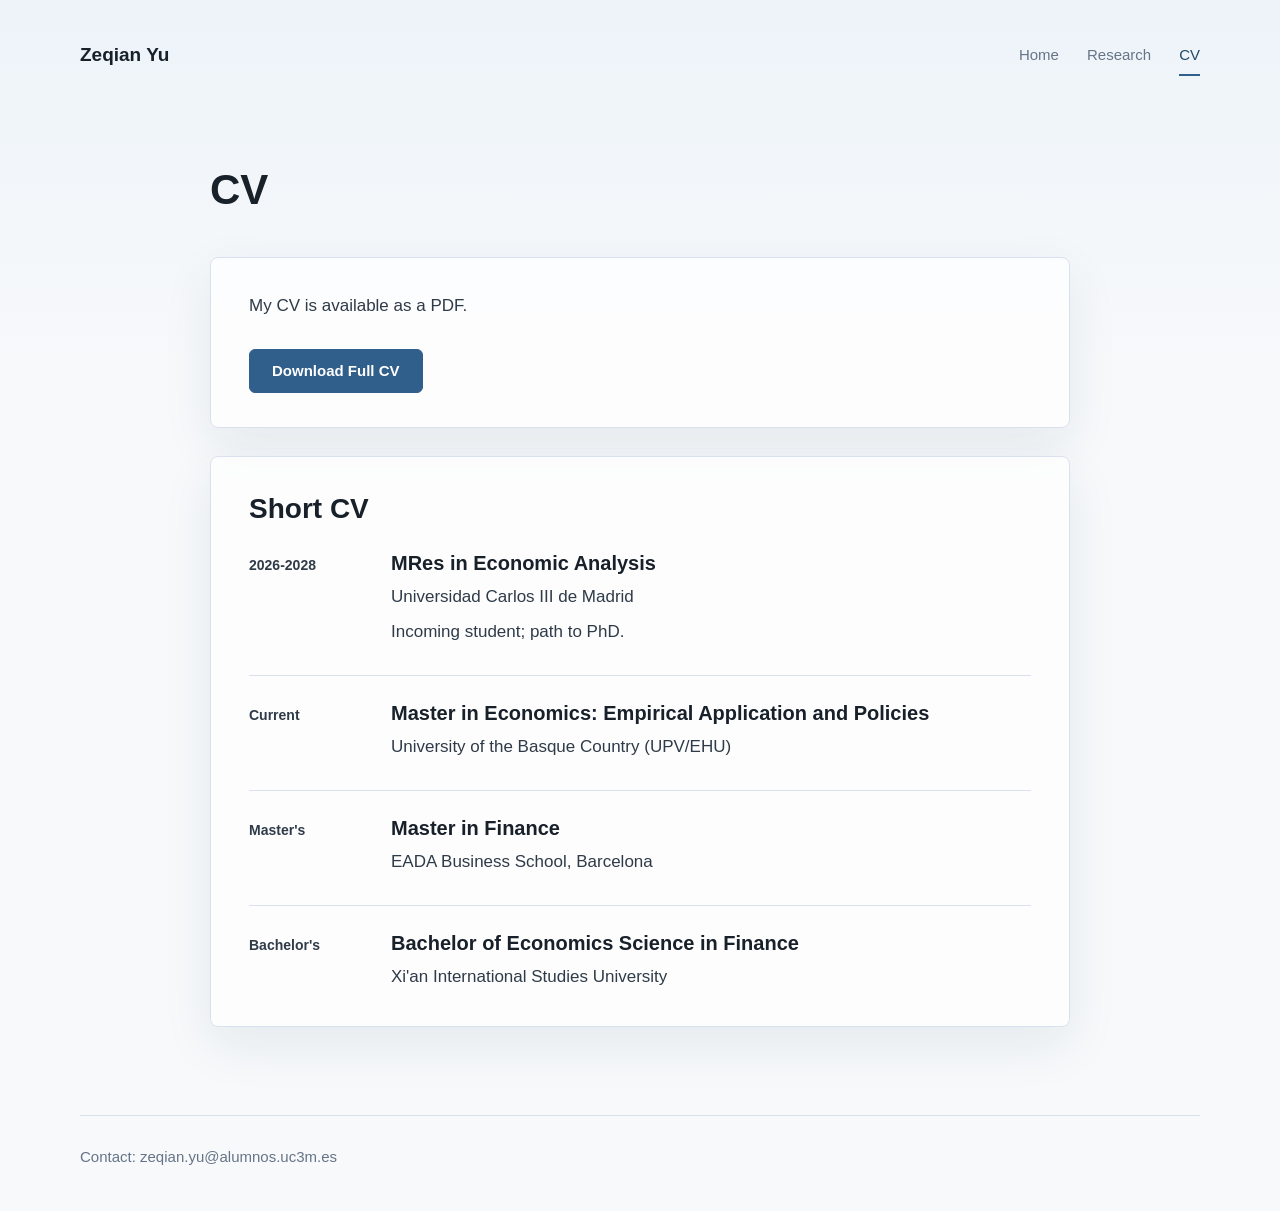
==== cv.html @ 0fa8697f "Reverse short CV education order" ====
<!doctype html>
<html lang="en">
  <head>
    <meta charset="utf-8">
    <meta name="viewport" content="width=device-width, initial-scale=1">
    <title>CV | Zeqian Yu</title>
    <meta name="description" content="CV of Zeqian Yu.">
    <link rel="icon" href="assets/favicon.svg" type="image/svg+xml">
    <link rel="stylesheet" href="styles.css">
  </head>
  <body>
    <header class="site-header">
      <a class="site-title" href="index.html">Zeqian Yu</a>
      <nav class="site-nav" aria-label="Main navigation">
        <a href="index.html">Home</a>
        <a href="research.html">Research</a>
        <a class="active" href="cv.html">CV</a>
      </nav>
    </header>

    <main class="page-layout">
      <header class="page-heading">
        <h1>CV</h1>
      </header>

      <section class="cv-panel cv-download" aria-label="CV download">
        <p>My CV is available as a PDF.</p>
        <a class="button-link" href="files/CV_Zeqian_Yu.pdf" download>Download Full CV</a>
      </section>

      <section class="cv-section" aria-labelledby="education-heading">
        <h2 id="education-heading">Short CV</h2>

        <div class="cv-list">
          <article class="cv-item">
            <p class="cv-date">2026-2028</p>
            <div>
              <h3>MRes in Economic Analysis</h3>
              <p>Universidad Carlos III de Madrid</p>
              <p class="cv-note">Incoming student; path to PhD.</p>
            </div>
          </article>

          <article class="cv-item">
            <p class="cv-date">Current</p>
            <div>
              <h3>Master in Economics: Empirical Application and Policies</h3>
              <p>University of the Basque Country (UPV/EHU)</p>
            </div>
          </article>

          <article class="cv-item">
            <p class="cv-date">Master's</p>
            <div>
              <h3>Master in Finance</h3>
              <p>EADA Business School, Barcelona</p>
            </div>
          </article>

          <article class="cv-item">
            <p class="cv-date">Bachelor's</p>
            <div>
              <h3>Bachelor of Economics Science in Finance</h3>
              <p>Xi'an International Studies University</p>
            </div>
          </article>
        </div>
      </section>

    </main>

    <footer class="site-footer">
      <span>Contact: </span><a href="mailto:zeqian.yu@alumnos.uc3m.es">zeqian.yu@alumnos.uc3m.es</a>
    </footer>
  </body>
</html>
---- styles.css ----
:root {
  --background: #f7f9fb;
  --surface: #ffffff;
  --text: #18202a;
  --muted: #667487;
  --soft: #d9e2ec;
  --accent: #315f8c;
  --accent-dark: #234966;
  --accent-soft: #e9f1f8;
  --shadow: 0 24px 70px rgba(27, 51, 76, 0.13);
}

* {
  box-sizing: border-box;
}

html {
  min-height: 100%;
}

body {
  min-height: 100%;
  margin: 0;
  background:
    linear-gradient(180deg, rgba(233, 241, 248, 0.72), rgba(247, 249, 251, 0) 360px),
    var(--background);
  color: var(--text);
  font-family: "Inter", "Avenir Next", "Segoe UI", Arial, sans-serif;
  font-size: 17px;
  line-height: 1.7;
}

a {
  color: inherit;
}

.site-header {
  width: min(1120px, calc(100% - 96px));
  margin: 0 auto;
  padding: 38px 0 20px;
  display: flex;
  align-items: center;
  justify-content: space-between;
  gap: 32px;
}

.site-title {
  color: var(--text);
  font-size: 19px;
  font-weight: 700;
  letter-spacing: 0;
  text-decoration: none;
}

.site-nav {
  display: flex;
  align-items: center;
  gap: 28px;
  color: var(--muted);
  font-size: 15px;
}

.site-nav a {
  position: relative;
  padding: 4px 0;
  text-decoration: none;
}

.site-nav a::after {
  position: absolute;
  right: 0;
  bottom: -4px;
  left: 0;
  height: 2px;
  background: var(--accent);
  content: "";
  opacity: 0;
  transform: scaleX(0.7);
  transition: opacity 160ms ease, transform 160ms ease;
}

.site-nav a:hover,
.site-nav a.active {
  color: var(--accent-dark);
}

.site-nav a:hover::after,
.site-nav a.active::after {
  opacity: 1;
  transform: scaleX(1);
}

.home-layout {
  width: min(1120px, calc(100% - 96px));
  margin: 72px auto 0;
  display: grid;
  grid-template-columns: 360px minmax(0, 1fr);
  align-items: center;
  gap: 92px;
}

.identity-block {
  text-align: center;
}

.portrait {
  width: 318px;
  height: 318px;
  margin: 0 auto 30px;
  overflow: hidden;
  border: 8px solid var(--surface);
  border-radius: 50%;
  background: var(--soft);
  box-shadow: var(--shadow);
}

.portrait img {
  width: 100%;
  height: 100%;
  display: block;
  object-fit: cover;
  object-position: 10% 42%;
}

.identity-block h1 {
  margin: 0;
  color: var(--text);
  font-size: 34px;
  font-weight: 720;
  letter-spacing: 0;
  line-height: 1.2;
}

.chinese-name {
  margin: 8px 0 0;
  color: var(--muted);
  font-size: 20px;
  font-weight: 400;
  letter-spacing: 0;
}

.intro-block {
  max-width: 700px;
}

.eyebrow {
  margin: 0 0 12px;
  color: var(--accent);
  font-size: 13px;
  font-weight: 740;
  letter-spacing: 0;
  text-transform: uppercase;
}

.intro-block h2 {
  margin: 0;
  color: var(--text);
  font-size: 42px;
  font-weight: 730;
  line-height: 1.22;
  letter-spacing: 0;
}

.page-heading h1 {
  margin: 0;
  color: var(--text);
  font-size: 42px;
  font-weight: 730;
  line-height: 1.22;
  letter-spacing: 0;
}


.intro-block p {
  max-width: 680px;
  margin: 22px 0 0;
  color: #2f3b48;
}


.button-link {
  display: inline-flex;
  align-items: center;
  justify-content: center;
  min-height: 44px;
  text-decoration: none;
}

.button-link {
  padding: 0 22px;
  border: 1px solid var(--accent);
  border-radius: 6px;
  background: var(--accent);
  color: #ffffff;
  font-size: 15px;
  font-weight: 680;
  transition: background 160ms ease, border-color 160ms ease, transform 160ms ease;
}

.button-link:hover {
  border-color: var(--accent-dark);
  background: var(--accent-dark);
  transform: translateY(-1px);
}


.page-layout {
  width: min(860px, calc(100% - 96px));
  margin: 72px auto 0;
}

.page-heading {
  margin-bottom: 42px;
}

.research-entry,
.cv-panel,
.cv-section {
  padding: 34px 38px;
  border: 1px solid var(--soft);
  border-radius: 8px;
  background: rgba(255, 255, 255, 0.76);
  box-shadow: 0 18px 52px rgba(27, 51, 76, 0.08);
}

.cv-panel + .cv-section,
.cv-section + .cv-section {
  margin-top: 28px;
}

.entry-label {
  margin: 0 0 12px;
  color: var(--accent);
  font-size: 13px;
  font-weight: 740;
  letter-spacing: 0;
  text-transform: uppercase;
}

.research-entry h2,
.cv-panel h2,
.cv-section h2 {
  margin: 0;
  color: var(--text);
  font-size: 28px;
  font-weight: 720;
  line-height: 1.28;
  letter-spacing: 0;
}

.entry-meta {
  margin: 12px 0 0;
  color: var(--muted);
  font-size: 16px;
}

.research-entry p,
.cv-panel p,
.cv-section p {
  margin: 20px 0 0;
  color: #2f3b48;
}

.cv-panel .button-link {
  margin-top: 28px;
}

.cv-download p {
  margin-top: 0;
}

.cv-list {
  display: grid;
  gap: 28px;
  margin-top: 24px;
}

.cv-item {
  display: grid;
  grid-template-columns: 118px minmax(0, 1fr);
  gap: 24px;
  padding-top: 24px;
  border-top: 1px solid var(--soft);
}

.cv-item:first-child {
  padding-top: 0;
  border-top: 0;
}

.cv-date {
  margin: 3px 0 0;
  color: var(--accent);
  font-size: 14px;
  font-weight: 740;
  line-height: 1.35;
}

.cv-item h3 {
  margin: 0;
  color: var(--text);
  font-size: 20px;
  font-weight: 720;
  line-height: 1.35;
}

.cv-item p {
  margin: 6px 0 0;
}

.cv-note {
  color: var(--muted);
}

.site-footer {
  width: min(1120px, calc(100% - 96px));
  margin: 88px auto 0;
  padding: 28px 0 42px;
  border-top: 1px solid var(--soft);
  color: var(--muted);
  font-size: 15px;
}

.site-footer a {
  text-decoration: none;
}

.site-footer a:hover {
  color: var(--accent-dark);
}

@media (max-width: 820px) {
  .site-header,
  .home-layout,
  .page-layout,
  .site-footer {
    width: min(100% - 40px, 680px);
  }

  .site-header {
    align-items: flex-start;
    flex-direction: column;
    gap: 16px;
  }

  .home-layout {
    margin-top: 44px;
    grid-template-columns: 1fr;
    gap: 44px;
  }

  .portrait {
    width: 260px;
    height: 260px;
  }

  .intro-block h2 {
    font-size: 36px;
  }

  .page-heading h1 {
    font-size: 30px;
  }


  .page-layout {
    margin-top: 44px;
  }

  .research-entry,
  .cv-panel,
  .cv-section {
    padding: 28px 24px;
  }

  .cv-item {
    grid-template-columns: 1fr;
    gap: 6px;
  }
}
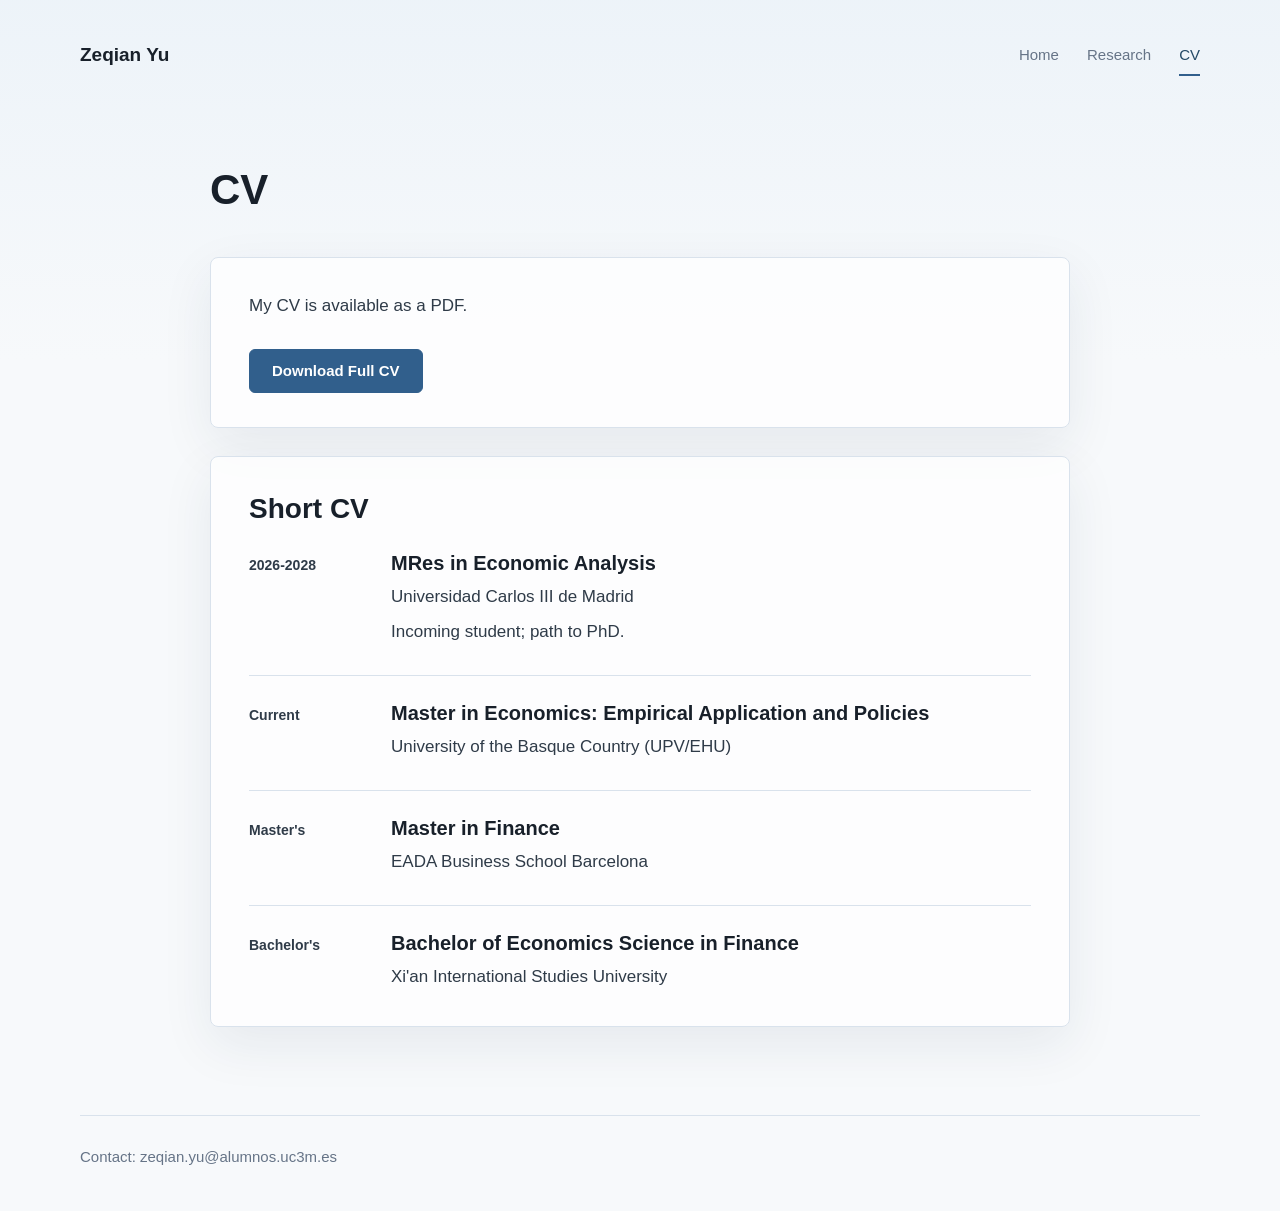
==== commit 49d90331: "Fix EADA school name" ====
--- a/cv.html
+++ b/cv.html
@@ -53,7 +53,7 @@
             <p class="cv-date">Master's</p>
             <div>
               <h3>Master in Finance</h3>
-              <p>EADA Business School, Barcelona</p>
+              <p>EADA Business School Barcelona</p>
             </div>
           </article>
 
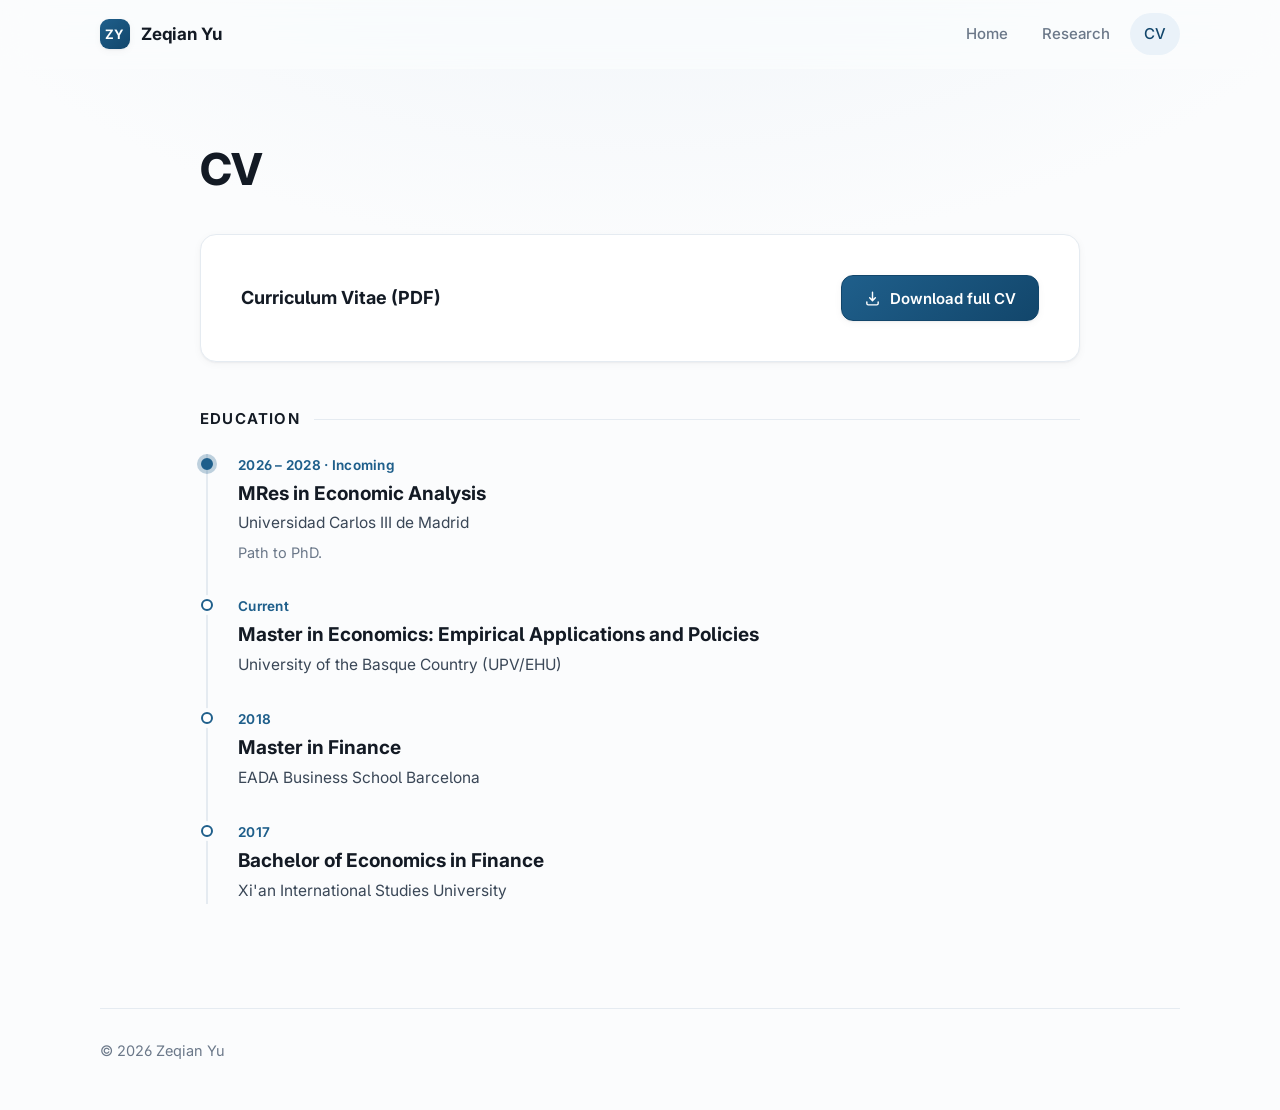
==== commit dc69fa4d: "Publish personal website" ====
--- a/cv.html
+++ b/cv.html
@@ -4,73 +4,88 @@
     <meta charset="utf-8">
     <meta name="viewport" content="width=device-width, initial-scale=1">
     <title>CV | Zeqian Yu</title>
-    <meta name="description" content="CV of Zeqian Yu.">
+    <meta name="description" content="Curriculum vitae of Zeqian Yu.">
     <link rel="icon" href="assets/favicon.svg" type="image/svg+xml">
+    <link rel="preconnect" href="https://fonts.googleapis.com">
+    <link rel="preconnect" href="https://fonts.gstatic.com" crossorigin>
+    <link href="https://fonts.googleapis.com/css2?family=Inter:wght@400;500;600;700;750;800&display=swap" rel="stylesheet">
     <link rel="stylesheet" href="styles.css">
   </head>
   <body>
-    <header class="site-header">
-      <a class="site-title" href="index.html">Zeqian Yu</a>
-      <nav class="site-nav" aria-label="Main navigation">
-        <a href="index.html">Home</a>
-        <a href="research.html">Research</a>
-        <a class="active" href="cv.html">CV</a>
-      </nav>
+    <header class="site-header" id="siteHeader">
+      <div class="header-inner">
+        <a class="site-title" href="index.html">
+          <span class="brand-mark">ZY</span>
+          <span class="long">Zeqian Yu</span>
+        </a>
+        <nav class="site-nav" aria-label="Main navigation">
+          <a href="index.html">Home</a>
+          <a href="research.html">Research</a>
+          <a class="active" href="cv.html">CV</a>
+        </nav>
+      </div>
     </header>
 
-    <main class="page-layout">
-      <header class="page-heading">
+    <main class="page">
+      <header class="page-head reveal d1">
         <h1>CV</h1>
       </header>
 
-      <section class="cv-panel cv-download" aria-label="CV download">
-        <p>My CV is available as a PDF.</p>
-        <a class="button-link" href="files/CV_Zeqian_Yu.pdf" download>Download Full CV</a>
+      <section class="card cv-banner reveal d2" aria-label="CV download">
+        <div class="txt">
+          <strong>Curriculum Vitae (PDF)</strong>
+        </div>
+        <a class="btn btn-primary" href="files/Zeqian_Yu_CV.pdf" download>
+          <svg viewBox="0 0 24 24" fill="none" stroke="currentColor" stroke-width="2" stroke-linecap="round" stroke-linejoin="round"><path d="M12 3v12m0 0 4-4m-4 4-4-4M4 17v2a2 2 0 0 0 2 2h12a2 2 0 0 0 2-2v-2"/></svg>
+          Download full CV
+        </a>
       </section>
 
-      <section class="cv-section" aria-labelledby="education-heading">
-        <h2 id="education-heading">Short CV</h2>
+      <div class="reveal d3">
+        <h2 class="section-title">Education</h2>
 
-        <div class="cv-list">
-          <article class="cv-item">
-            <p class="cv-date">2026-2028</p>
-            <div>
-              <h3>MRes in Economic Analysis</h3>
-              <p>Universidad Carlos III de Madrid</p>
-              <p class="cv-note">Incoming student; path to PhD.</p>
-            </div>
-          </article>
+        <div class="timeline">
+          <div class="tl-item now">
+            <p class="tl-date">2026 &ndash; 2028 · Incoming</p>
+            <h3>MRes in Economic Analysis</h3>
+            <p class="place">Universidad Carlos III de Madrid</p>
+            <p class="note">Path to PhD.</p>
+          </div>
 
-          <article class="cv-item">
-            <p class="cv-date">Current</p>
-            <div>
-              <h3>Master in Economics: Empirical Application and Policies</h3>
-              <p>University of the Basque Country (UPV/EHU)</p>
-            </div>
-          </article>
+          <div class="tl-item">
+            <p class="tl-date">Current</p>
+            <h3>Master in Economics: Empirical Applications and Policies</h3>
+            <p class="place">University of the Basque Country (UPV/EHU)</p>
+          </div>
 
-          <article class="cv-item">
-            <p class="cv-date">Master's</p>
-            <div>
-              <h3>Master in Finance</h3>
-              <p>EADA Business School Barcelona</p>
-            </div>
-          </article>
+          <div class="tl-item">
+            <p class="tl-date">2018</p>
+            <h3>Master in Finance</h3>
+            <p class="place">EADA Business School Barcelona</p>
+          </div>
 
-          <article class="cv-item">
-            <p class="cv-date">Bachelor's</p>
-            <div>
-              <h3>Bachelor of Economics Science in Finance</h3>
-              <p>Xi'an International Studies University</p>
-            </div>
-          </article>
+          <div class="tl-item">
+            <p class="tl-date">2017</p>
+            <h3>Bachelor of Economics in Finance</h3>
+            <p class="place">Xi&apos;an International Studies University</p>
+          </div>
         </div>
-      </section>
-
+      </div>
     </main>
 
     <footer class="site-footer">
-      <span>Contact: </span><a href="mailto:zeqian.yu@alumnos.uc3m.es">zeqian.yu@alumnos.uc3m.es</a>
+      <span>&copy; 2026 Zeqian Yu</span>
     </footer>
+
+    <script>
+      (function () {
+        var header = document.getElementById('siteHeader');
+        var onScroll = function () {
+          header.classList.toggle('scrolled', window.scrollY > 8);
+        };
+        onScroll();
+        window.addEventListener('scroll', onScroll, { passive: true });
+      })();
+    </script>
   </body>
 </html>
--- a/styles.css
+++ b/styles.css
@@ -1,380 +1,764 @@
+/* =========================================================
+   Zeqian Yu — personal academic website
+   Modern-minimal design system
+   ========================================================= */
+
 :root {
-  --background: #f7f9fb;
+  /* Palette */
+  --bg: #fbfcfd;
+  --bg-tint: #eef3f8;
   --surface: #ffffff;
-  --text: #18202a;
-  --muted: #667487;
-  --soft: #d9e2ec;
-  --accent: #315f8c;
-  --accent-dark: #234966;
-  --accent-soft: #e9f1f8;
-  --shadow: 0 24px 70px rgba(27, 51, 76, 0.13);
-}
-
-* {
+  --ink: #131a24;
+  --body: #3a4757;
+  --muted: #6b7889;
+  --line: #e5ebf1;
+  --line-strong: #d3dde7;
+
+  --accent: #1f5f8b;
+  --accent-strong: #12466b;
+  --accent-soft: #eaf2f9;
+  --accent-ring: rgba(31, 95, 139, 0.28);
+
+  /* Effects */
+  --shadow-sm: 0 1px 2px rgba(19, 26, 36, 0.05), 0 2px 8px rgba(19, 26, 36, 0.04);
+  --shadow-md: 0 4px 16px rgba(19, 26, 36, 0.07), 0 12px 40px rgba(19, 26, 36, 0.06);
+  --shadow-lg: 0 18px 50px rgba(21, 48, 74, 0.14);
+
+  --radius-sm: 10px;
+  --radius: 16px;
+  --radius-lg: 22px;
+
+  --maxw: 1080px;
+  --ease: cubic-bezier(0.22, 0.61, 0.36, 1);
+}
+
+/* ---------- Reset & base ---------- */
+*,
+*::before,
+*::after {
   box-sizing: border-box;
 }
 
 html {
-  min-height: 100%;
+  scroll-behavior: smooth;
+  -webkit-text-size-adjust: 100%;
 }
 
 body {
-  min-height: 100%;
   margin: 0;
+  min-height: 100vh;
   background:
-    linear-gradient(180deg, rgba(233, 241, 248, 0.72), rgba(247, 249, 251, 0) 360px),
-    var(--background);
-  color: var(--text);
-  font-family: "Inter", "Avenir Next", "Segoe UI", Arial, sans-serif;
+    radial-gradient(1100px 620px at 50% -180px, var(--bg-tint), transparent 70%),
+    var(--bg);
+  color: var(--body);
+  font-family: "Inter", "Inter var", -apple-system, BlinkMacSystemFont, "Segoe UI",
+    Roboto, Helvetica, Arial, sans-serif;
   font-size: 17px;
   line-height: 1.7;
+  font-feature-settings: "cv05" 1, "ss01" 1;
+  -webkit-font-smoothing: antialiased;
+  text-rendering: optimizeLegibility;
 }
 
 a {
-  color: inherit;
-}
-
+  color: var(--accent);
+  text-decoration: none;
+  transition: color 160ms var(--ease);
+}
+
+a:hover {
+  color: var(--accent-strong);
+}
+
+img {
+  max-width: 100%;
+  display: block;
+}
+
+::selection {
+  background: var(--accent-ring);
+  color: var(--ink);
+}
+
+/* ---------- Layout helpers ---------- */
+.wrap {
+  width: min(var(--maxw), calc(100% - 48px));
+  margin-inline: auto;
+}
+
+/* ---------- Header / nav ---------- */
 .site-header {
-  width: min(1120px, calc(100% - 96px));
-  margin: 0 auto;
-  padding: 38px 0 20px;
+  position: sticky;
+  top: 0;
+  z-index: 50;
+  background: rgba(251, 252, 253, 0.72);
+  backdrop-filter: saturate(180%) blur(14px);
+  -webkit-backdrop-filter: saturate(180%) blur(14px);
+  border-bottom: 1px solid transparent;
+  transition: border-color 200ms var(--ease), background 200ms var(--ease);
+}
+
+.site-header.scrolled {
+  border-bottom-color: var(--line);
+}
+
+.header-inner {
+  width: min(var(--maxw), calc(100% - 48px));
+  margin-inline: auto;
+  height: 68px;
   display: flex;
   align-items: center;
   justify-content: space-between;
-  gap: 32px;
+  gap: 28px;
 }
 
 .site-title {
-  color: var(--text);
-  font-size: 19px;
+  display: inline-flex;
+  align-items: center;
+  gap: 11px;
+  color: var(--ink);
   font-weight: 700;
-  letter-spacing: 0;
-  text-decoration: none;
+  font-size: 17px;
+  letter-spacing: -0.01em;
+}
+
+.site-title:hover {
+  color: var(--ink);
+}
+
+.brand-mark {
+  display: grid;
+  place-items: center;
+  width: 30px;
+  height: 30px;
+  border-radius: 9px;
+  background: linear-gradient(140deg, var(--accent), var(--accent-strong));
+  color: #fff;
+  font-size: 13px;
+  font-weight: 700;
+  letter-spacing: 0.02em;
+  box-shadow: var(--shadow-sm);
 }
 
 .site-nav {
   display: flex;
   align-items: center;
-  gap: 28px;
-  color: var(--muted);
-  font-size: 15px;
+  gap: 6px;
 }
 
 .site-nav a {
   position: relative;
-  padding: 4px 0;
-  text-decoration: none;
-}
-
-.site-nav a::after {
+  padding: 8px 14px;
+  border-radius: 999px;
+  color: var(--muted);
+  font-size: 15px;
+  font-weight: 500;
+  transition: color 160ms var(--ease), background 160ms var(--ease);
+}
+
+.site-nav a:hover {
+  color: var(--ink);
+  background: rgba(31, 95, 139, 0.07);
+}
+
+.site-nav a.active {
+  color: var(--accent-strong);
+  background: var(--accent-soft);
+}
+
+/* ---------- Reveal on load ---------- */
+.reveal {
+  opacity: 0;
+  transform: translateY(14px);
+  animation: rise 720ms var(--ease) forwards;
+}
+
+.reveal.d1 { animation-delay: 60ms; }
+.reveal.d2 { animation-delay: 140ms; }
+.reveal.d3 { animation-delay: 220ms; }
+.reveal.d4 { animation-delay: 300ms; }
+
+@keyframes rise {
+  to {
+    opacity: 1;
+    transform: none;
+  }
+}
+
+@media (prefers-reduced-motion: reduce) {
+  .reveal {
+    opacity: 1;
+    transform: none;
+    animation: none;
+  }
+  html { scroll-behavior: auto; }
+}
+
+/* ---------- Home / hero ---------- */
+.home {
+  width: min(var(--maxw), calc(100% - 48px));
+  margin: clamp(48px, 8vw, 96px) auto 0;
+  display: grid;
+  grid-template-columns: 340px minmax(0, 1fr);
+  gap: clamp(40px, 6vw, 88px);
+  align-items: center;
+}
+
+.identity {
+  text-align: center;
+}
+
+.portrait {
+  position: relative;
+  width: 296px;
+  height: 296px;
+  margin: 0 auto 26px;
+  border-radius: 50%;
+  padding: 7px;
+  background:
+    conic-gradient(from 210deg, var(--accent-soft), #ffffff 40%, var(--bg-tint) 70%, var(--accent-soft));
+  box-shadow: var(--shadow-lg);
+}
+
+.portrait::after {
+  content: "";
   position: absolute;
-  right: 0;
-  bottom: -4px;
-  left: 0;
-  height: 2px;
-  background: var(--accent);
-  content: "";
-  opacity: 0;
-  transform: scaleX(0.7);
-  transition: opacity 160ms ease, transform 160ms ease;
-}
-
-.site-nav a:hover,
-.site-nav a.active {
-  color: var(--accent-dark);
-}
-
-.site-nav a:hover::after,
-.site-nav a.active::after {
-  opacity: 1;
-  transform: scaleX(1);
-}
-
-.home-layout {
-  width: min(1120px, calc(100% - 96px));
-  margin: 72px auto 0;
-  display: grid;
-  grid-template-columns: 360px minmax(0, 1fr);
-  align-items: center;
-  gap: 92px;
-}
-
-.identity-block {
-  text-align: center;
-}
-
-.portrait {
-  width: 318px;
-  height: 318px;
-  margin: 0 auto 30px;
-  overflow: hidden;
-  border: 8px solid var(--surface);
+  inset: 7px;
   border-radius: 50%;
-  background: var(--soft);
-  box-shadow: var(--shadow);
+  box-shadow: inset 0 0 0 1px rgba(19, 26, 36, 0.06);
+  pointer-events: none;
 }
 
 .portrait img {
   width: 100%;
   height: 100%;
-  display: block;
+  border-radius: 50%;
   object-fit: cover;
   object-position: 10% 42%;
 }
 
-.identity-block h1 {
+.identity h1 {
   margin: 0;
-  color: var(--text);
-  font-size: 34px;
-  font-weight: 720;
-  letter-spacing: 0;
-  line-height: 1.2;
+  color: var(--ink);
+  font-size: 32px;
+  font-weight: 750;
+  letter-spacing: -0.02em;
+  line-height: 1.15;
 }
 
 .chinese-name {
-  margin: 8px 0 0;
-  color: var(--muted);
-  font-size: 20px;
+  margin: 6px 0 0;
+  color: var(--muted);
+  font-size: 19px;
   font-weight: 400;
-  letter-spacing: 0;
-}
-
-.intro-block {
-  max-width: 700px;
+}
+
+.identity .role {
+  margin: 14px 0 0;
+  display: inline-flex;
+  align-items: center;
+  gap: 7px;
+  padding: 5px 13px;
+  border: 1px solid var(--line-strong);
+  border-radius: 999px;
+  background: var(--surface);
+  color: var(--body);
+  font-size: 13.5px;
+  font-weight: 500;
+  box-shadow: var(--shadow-sm);
+}
+
+.role .dot {
+  width: 7px;
+  height: 7px;
+  border-radius: 50%;
+  background: #2fa36b;
+  box-shadow: 0 0 0 3px rgba(47, 163, 107, 0.18);
+}
+
+/* Contact / social */
+.socials {
+  margin: 22px 0 0;
+  display: flex;
+  justify-content: center;
+  gap: 10px;
+}
+
+.social {
+  display: grid;
+  place-items: center;
+  width: 42px;
+  height: 42px;
+  border: 1px solid var(--line-strong);
+  border-radius: 12px;
+  background: var(--surface);
+  color: var(--muted);
+  box-shadow: var(--shadow-sm);
+  transition: transform 160ms var(--ease), color 160ms var(--ease),
+    border-color 160ms var(--ease), box-shadow 160ms var(--ease);
+}
+
+.social:hover {
+  transform: translateY(-2px);
+  color: var(--accent-strong);
+  border-color: var(--accent-ring);
+  box-shadow: var(--shadow-md);
+}
+
+.social svg {
+  width: 19px;
+  height: 19px;
+}
+
+.contact-link {
+  display: inline-flex;
+  align-items: center;
+  gap: 9px;
+  height: 44px;
+  padding: 0 20px;
+  border: 1px solid var(--accent-strong);
+  border-radius: 12px;
+  background: linear-gradient(140deg, var(--accent), var(--accent-strong));
+  color: #fff;
+  font-size: 15px;
+  font-weight: 600;
+  box-shadow: var(--shadow-sm);
+  transition: transform 160ms var(--ease), box-shadow 160ms var(--ease);
+}
+
+.contact-link:hover {
+  color: #fff;
+  transform: translateY(-2px);
+  box-shadow: var(--shadow-md);
+}
+
+.contact-link svg {
+  width: 18px;
+  height: 18px;
+}
+
+/* Intro copy */
+.intro {
+  max-width: 640px;
 }
 
 .eyebrow {
-  margin: 0 0 12px;
+  margin: 0 0 16px;
+  display: inline-block;
   color: var(--accent);
+  font-size: 12.5px;
+  font-weight: 650;
+  letter-spacing: 0.14em;
+  text-transform: uppercase;
+}
+
+.intro h2 {
+  margin: 0;
+  color: var(--ink);
+  font-size: clamp(30px, 4.2vw, 44px);
+  font-weight: 760;
+  line-height: 1.14;
+  letter-spacing: -0.025em;
+}
+
+.intro h2 .hl {
+  background: linear-gradient(120deg, var(--accent), var(--accent-strong));
+  -webkit-background-clip: text;
+  background-clip: text;
+  color: transparent;
+}
+
+.intro .lead {
+  margin: 24px 0 0;
+  color: var(--body);
+  font-size: 17.5px;
+}
+
+.intro p + p {
+  margin-top: 16px;
+}
+
+/* Interest chips */
+.chips {
+  margin: 26px 0 0;
+  display: flex;
+  flex-wrap: wrap;
+  gap: 9px;
+}
+
+.chip {
+  padding: 6px 14px;
+  border: 1px solid var(--line-strong);
+  border-radius: 999px;
+  background: var(--surface);
+  color: var(--body);
+  font-size: 13.5px;
+  font-weight: 500;
+  transition: border-color 160ms var(--ease), color 160ms var(--ease),
+    background 160ms var(--ease);
+}
+
+.chip:hover {
+  border-color: var(--accent-ring);
+  background: var(--accent-soft);
+  color: var(--accent-strong);
+}
+
+.cta-row {
+  margin: 30px 0 0;
+  display: flex;
+  flex-wrap: wrap;
+  gap: 12px;
+}
+
+/* ---------- Buttons ---------- */
+.btn {
+  display: inline-flex;
+  align-items: center;
+  gap: 9px;
+  min-height: 46px;
+  padding: 0 22px;
+  border-radius: 12px;
+  font-size: 15px;
+  font-weight: 600;
+  cursor: pointer;
+  transition: transform 160ms var(--ease), background 160ms var(--ease),
+    border-color 160ms var(--ease), box-shadow 160ms var(--ease), color 160ms var(--ease);
+}
+
+.btn svg {
+  width: 17px;
+  height: 17px;
+}
+
+.btn-primary {
+  border: 1px solid var(--accent-strong);
+  background: linear-gradient(140deg, var(--accent), var(--accent-strong));
+  color: #fff;
+  box-shadow: var(--shadow-sm);
+}
+
+.btn-primary:hover {
+  color: #fff;
+  transform: translateY(-2px);
+  box-shadow: var(--shadow-md);
+}
+
+.btn-ghost {
+  border: 1px solid var(--line-strong);
+  background: var(--surface);
+  color: var(--ink);
+  box-shadow: var(--shadow-sm);
+}
+
+.btn-ghost:hover {
+  transform: translateY(-2px);
+  border-color: var(--accent-ring);
+  color: var(--accent-strong);
+  box-shadow: var(--shadow-md);
+}
+
+/* ---------- Interior pages ---------- */
+.page {
+  width: min(880px, calc(100% - 48px));
+  margin: clamp(40px, 6vw, 76px) auto 0;
+}
+
+.page-head {
+  margin-bottom: 40px;
+}
+
+.page-head .eyebrow {
+  margin-bottom: 12px;
+}
+
+.page-head h1 {
+  margin: 0;
+  color: var(--ink);
+  font-size: clamp(30px, 4.4vw, 44px);
+  font-weight: 760;
+  line-height: 1.12;
+  letter-spacing: -0.025em;
+}
+
+.page-head p.sub {
+  margin: 16px 0 0;
+  max-width: 640px;
+  color: var(--muted);
+  font-size: 17px;
+}
+
+/* Cards */
+.card {
+  position: relative;
+  padding: clamp(26px, 4vw, 40px);
+  border: 1px solid var(--line);
+  border-radius: var(--radius);
+  background: var(--surface);
+  box-shadow: var(--shadow-sm);
+  transition: box-shadow 220ms var(--ease), transform 220ms var(--ease),
+    border-color 220ms var(--ease);
+}
+
+.card + .card {
+  margin-top: 24px;
+}
+
+.card:hover {
+  transform: translateY(-3px);
+  border-color: var(--line-strong);
+  box-shadow: var(--shadow-md);
+}
+
+/* Research entry */
+.entry-tag {
+  display: inline-block;
+  margin: 0 0 14px;
+  padding: 5px 12px;
+  border-radius: 999px;
+  background: var(--accent-soft);
+  color: var(--accent-strong);
+  font-size: 12px;
+  font-weight: 650;
+  letter-spacing: 0.09em;
+  text-transform: uppercase;
+}
+
+.card h2 {
+  margin: 0;
+  color: var(--ink);
+  font-size: clamp(22px, 3vw, 28px);
+  font-weight: 730;
+  line-height: 1.25;
+  letter-spacing: -0.015em;
+}
+
+.card .meta {
+  margin: 12px 0 0;
+  display: flex;
+  flex-wrap: wrap;
+  align-items: center;
+  gap: 8px 14px;
+  color: var(--muted);
+  font-size: 15px;
+}
+
+.card .meta .sep {
+  width: 4px;
+  height: 4px;
+  border-radius: 50%;
+  background: var(--line-strong);
+}
+
+.card p {
+  margin: 18px 0 0;
+  color: var(--body);
+}
+
+/* Publication list (research page) */
+.pub-list {
+  display: grid;
+  gap: 26px;
+}
+
+.pub h3 {
+  margin: 0;
+  color: var(--ink);
+  font-size: 19px;
+  font-weight: 700;
+  line-height: 1.4;
+  letter-spacing: -0.01em;
+}
+
+.pub-meta {
+  margin: 6px 0 0;
+  color: var(--body);
+  font-size: 15.5px;
+}
+
+.pub-note {
+  margin: 3px 0 0;
+  color: var(--muted);
+  font-size: 14.5px;
+}
+
+.tag-row {
+  margin: 22px 0 0;
+  display: flex;
+  flex-wrap: wrap;
+  gap: 8px;
+}
+
+.tag {
+  padding: 5px 12px;
+  border: 1px solid var(--line-strong);
+  border-radius: 8px;
+  background: var(--bg);
+  color: var(--muted);
   font-size: 13px;
-  font-weight: 740;
-  letter-spacing: 0;
+  font-weight: 500;
+}
+
+/* CV download banner */
+.cv-banner {
+  display: flex;
+  flex-wrap: wrap;
+  align-items: center;
+  justify-content: space-between;
+  gap: 18px;
+}
+
+.cv-banner .txt strong {
+  display: block;
+  color: var(--ink);
+  font-size: 18px;
+  font-weight: 700;
+}
+
+.cv-banner .txt span {
+  color: var(--muted);
+  font-size: 15px;
+}
+
+/* CV timeline */
+.section-title {
+  margin: 44px 0 22px;
+  display: flex;
+  align-items: center;
+  gap: 14px;
+  color: var(--ink);
+  font-size: 15px;
+  font-weight: 650;
+  letter-spacing: 0.08em;
   text-transform: uppercase;
 }
 
-.intro-block h2 {
+.section-title::after {
+  content: "";
+  flex: 1;
+  height: 1px;
+  background: var(--line);
+}
+
+.timeline {
+  position: relative;
+  margin-left: 6px;
+  padding-left: 30px;
+  border-left: 2px solid var(--line);
+  display: grid;
+  gap: 30px;
+}
+
+.tl-item {
+  position: relative;
+}
+
+.tl-item::before {
+  content: "";
+  position: absolute;
+  left: -37px;
+  top: 4px;
+  width: 12px;
+  height: 12px;
+  border-radius: 50%;
+  background: var(--surface);
+  border: 2px solid var(--accent);
+  box-shadow: 0 0 0 4px var(--bg);
+}
+
+.tl-item.now::before {
+  background: var(--accent);
+  box-shadow: 0 0 0 4px var(--accent-ring);
+}
+
+.tl-date {
+  margin: 0 0 4px;
+  color: var(--accent);
+  font-size: 13.5px;
+  font-weight: 650;
+  letter-spacing: 0.02em;
+}
+
+.tl-item h3 {
   margin: 0;
-  color: var(--text);
-  font-size: 42px;
-  font-weight: 730;
-  line-height: 1.22;
-  letter-spacing: 0;
-}
-
-.page-heading h1 {
-  margin: 0;
-  color: var(--text);
-  font-size: 42px;
-  font-weight: 730;
-  line-height: 1.22;
-  letter-spacing: 0;
-}
-
-
-.intro-block p {
-  max-width: 680px;
-  margin: 22px 0 0;
-  color: #2f3b48;
-}
-
-
-.button-link {
-  display: inline-flex;
-  align-items: center;
-  justify-content: center;
-  min-height: 44px;
-  text-decoration: none;
-}
-
-.button-link {
-  padding: 0 22px;
-  border: 1px solid var(--accent);
-  border-radius: 6px;
-  background: var(--accent);
-  color: #ffffff;
-  font-size: 15px;
-  font-weight: 680;
-  transition: background 160ms ease, border-color 160ms ease, transform 160ms ease;
-}
-
-.button-link:hover {
-  border-color: var(--accent-dark);
-  background: var(--accent-dark);
-  transform: translateY(-1px);
-}
-
-
-.page-layout {
-  width: min(860px, calc(100% - 96px));
-  margin: 72px auto 0;
-}
-
-.page-heading {
-  margin-bottom: 42px;
-}
-
-.research-entry,
-.cv-panel,
-.cv-section {
-  padding: 34px 38px;
-  border: 1px solid var(--soft);
-  border-radius: 8px;
-  background: rgba(255, 255, 255, 0.76);
-  box-shadow: 0 18px 52px rgba(27, 51, 76, 0.08);
-}
-
-.cv-panel + .cv-section,
-.cv-section + .cv-section {
-  margin-top: 28px;
-}
-
-.entry-label {
-  margin: 0 0 12px;
-  color: var(--accent);
-  font-size: 13px;
-  font-weight: 740;
-  letter-spacing: 0;
-  text-transform: uppercase;
-}
-
-.research-entry h2,
-.cv-panel h2,
-.cv-section h2 {
-  margin: 0;
-  color: var(--text);
-  font-size: 28px;
-  font-weight: 720;
-  line-height: 1.28;
-  letter-spacing: 0;
-}
-
-.entry-meta {
-  margin: 12px 0 0;
-  color: var(--muted);
-  font-size: 16px;
-}
-
-.research-entry p,
-.cv-panel p,
-.cv-section p {
-  margin: 20px 0 0;
-  color: #2f3b48;
-}
-
-.cv-panel .button-link {
-  margin-top: 28px;
-}
-
-.cv-download p {
-  margin-top: 0;
-}
-
-.cv-list {
-  display: grid;
-  gap: 28px;
-  margin-top: 24px;
-}
-
-.cv-item {
-  display: grid;
-  grid-template-columns: 118px minmax(0, 1fr);
-  gap: 24px;
-  padding-top: 24px;
-  border-top: 1px solid var(--soft);
-}
-
-.cv-item:first-child {
-  padding-top: 0;
-  border-top: 0;
-}
-
-.cv-date {
-  margin: 3px 0 0;
-  color: var(--accent);
-  font-size: 14px;
-  font-weight: 740;
+  color: var(--ink);
+  font-size: 19px;
+  font-weight: 700;
   line-height: 1.35;
 }
 
-.cv-item h3 {
-  margin: 0;
-  color: var(--text);
-  font-size: 20px;
-  font-weight: 720;
-  line-height: 1.35;
-}
-
-.cv-item p {
-  margin: 6px 0 0;
-}
-
-.cv-note {
-  color: var(--muted);
-}
-
+.tl-item .place {
+  margin: 4px 0 0;
+  color: var(--body);
+  font-size: 15.5px;
+}
+
+.tl-item .note {
+  margin: 4px 0 0;
+  color: var(--muted);
+  font-size: 14.5px;
+}
+
+/* ---------- Footer ---------- */
 .site-footer {
-  width: min(1120px, calc(100% - 96px));
-  margin: 88px auto 0;
-  padding: 28px 0 42px;
-  border-top: 1px solid var(--soft);
-  color: var(--muted);
-  font-size: 15px;
+  width: min(var(--maxw), calc(100% - 48px));
+  margin: clamp(64px, 9vw, 104px) auto 0;
+  padding: 30px 0 46px;
+  border-top: 1px solid var(--line);
+  display: flex;
+  flex-wrap: wrap;
+  align-items: center;
+  justify-content: space-between;
+  gap: 14px;
+  color: var(--muted);
+  font-size: 14.5px;
+}
+
+.site-footer .foot-links {
+  display: flex;
+  gap: 18px;
 }
 
 .site-footer a {
-  text-decoration: none;
+  color: var(--muted);
 }
 
 .site-footer a:hover {
-  color: var(--accent-dark);
-}
-
-@media (max-width: 820px) {
-  .site-header,
-  .home-layout,
-  .page-layout,
-  .site-footer {
-    width: min(100% - 40px, 680px);
+  color: var(--accent-strong);
+}
+
+/* ---------- Responsive ---------- */
+@media (max-width: 860px) {
+  body { font-size: 16px; }
+
+  .home {
+    grid-template-columns: 1fr;
+    gap: 40px;
+    margin-top: 40px;
   }
 
-  .site-header {
-    align-items: flex-start;
-    flex-direction: column;
-    gap: 16px;
+  .portrait {
+    width: 232px;
+    height: 232px;
   }
 
-  .home-layout {
-    margin-top: 44px;
-    grid-template-columns: 1fr;
-    gap: 44px;
+  .intro {
+    max-width: none;
+    text-align: left;
   }
-
-  .portrait {
-    width: 260px;
-    height: 260px;
+}
+
+@media (max-width: 560px) {
+  .header-inner { height: 60px; }
+
+  .site-nav a {
+    padding: 7px 11px;
+    font-size: 14px;
   }
 
-  .intro-block h2 {
-    font-size: 36px;
-  }
-
-  .page-heading h1 {
-    font-size: 30px;
-  }
-
-
-  .page-layout {
-    margin-top: 44px;
-  }
-
-  .research-entry,
-  .cv-panel,
-  .cv-section {
-    padding: 28px 24px;
-  }
-
-  .cv-item {
-    grid-template-columns: 1fr;
-    gap: 6px;
-  }
-}
+  .site-title span.long { display: none; }
+
+  .cv-banner { flex-direction: column; align-items: flex-start; }
+
+  .site-footer { flex-direction: column; align-items: flex-start; }
+}
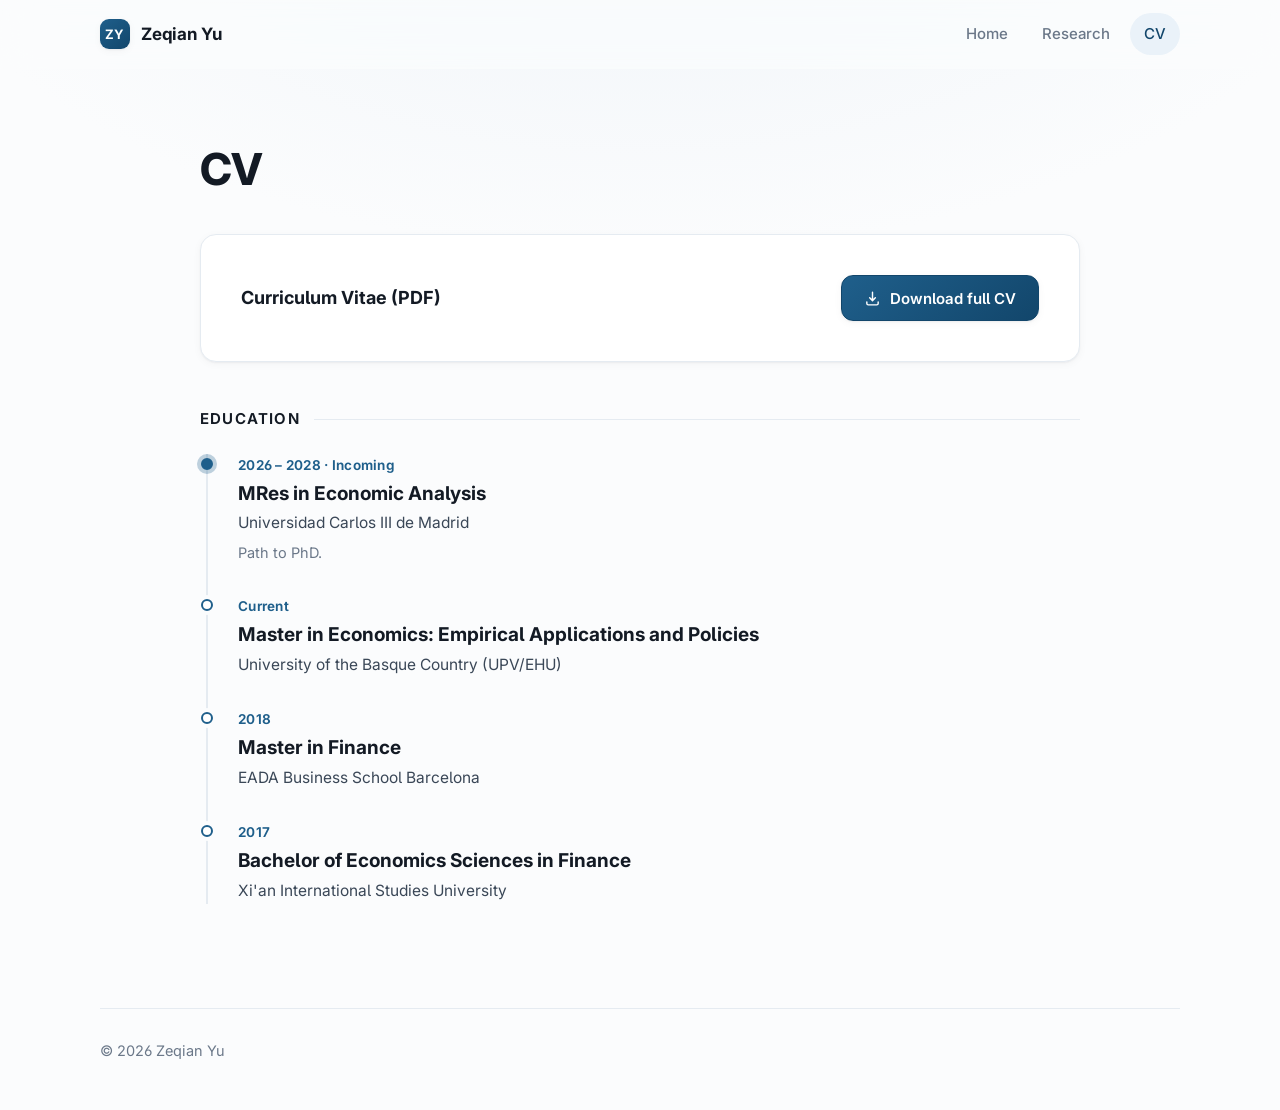
==== commit 4c6fb4a9: "Fix bachelor degree title" ====
--- a/cv.html
+++ b/cv.html
@@ -66,7 +66,7 @@
 
           <div class="tl-item">
             <p class="tl-date">2017</p>
-            <h3>Bachelor of Economics in Finance</h3>
+            <h3>Bachelor of Economics Sciences in Finance</h3>
             <p class="place">Xi&apos;an International Studies University</p>
           </div>
         </div>
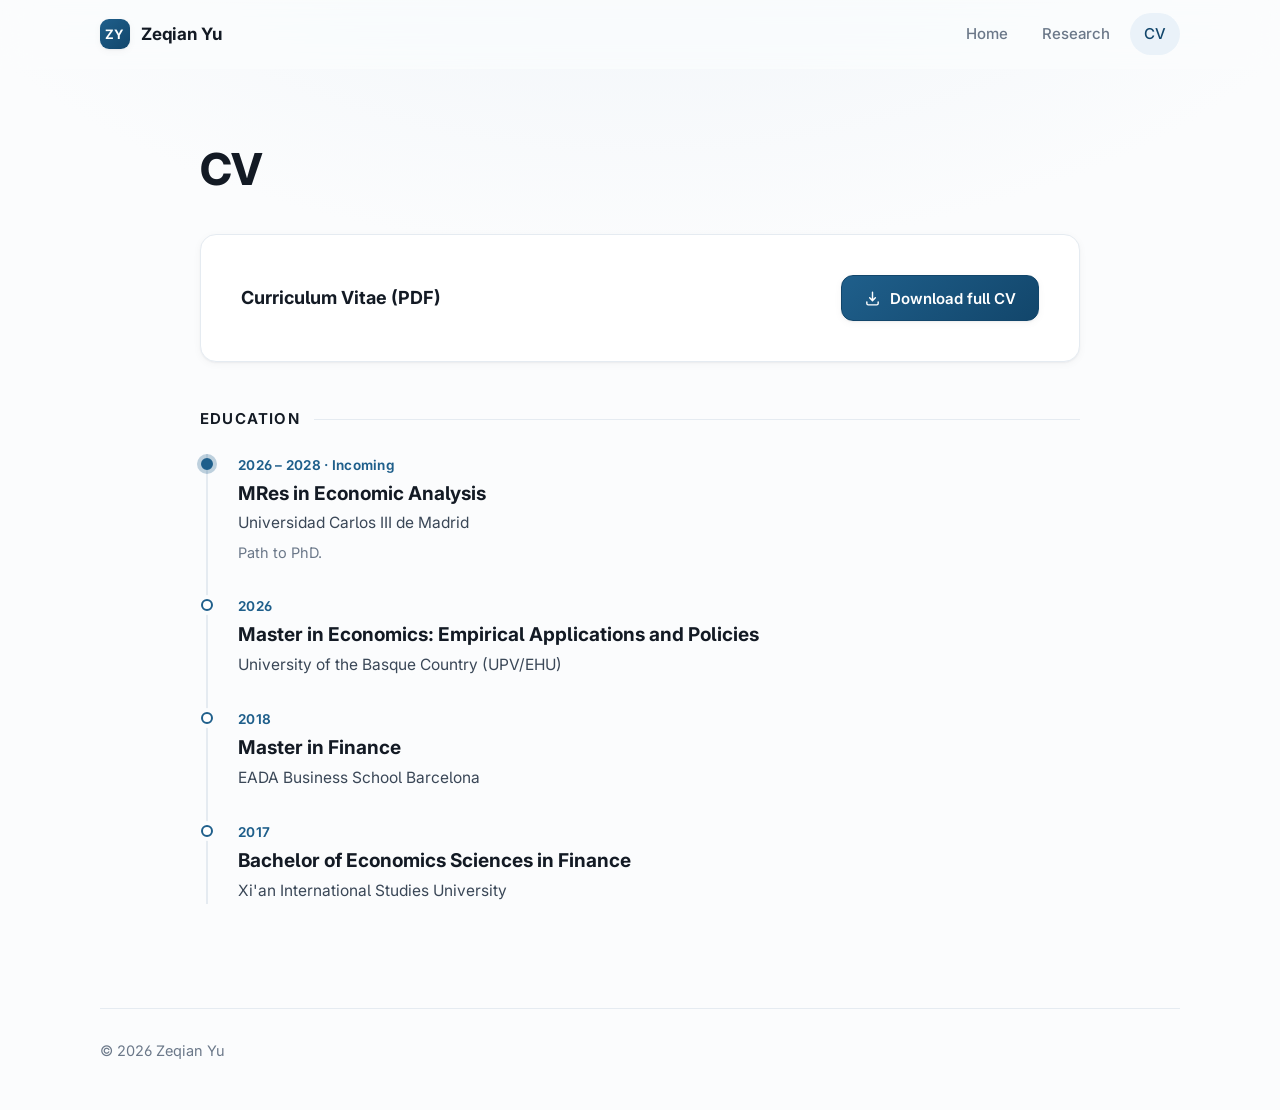
==== commit d115225e: "Update site: master completed, thesis under review, new CV" ====
--- a/cv.html
+++ b/cv.html
@@ -53,7 +53,7 @@
           </div>
 
           <div class="tl-item">
-            <p class="tl-date">Current</p>
+            <p class="tl-date">2026</p>
             <h3>Master in Economics: Empirical Applications and Policies</h3>
             <p class="place">University of the Basque Country (UPV/EHU)</p>
           </div>
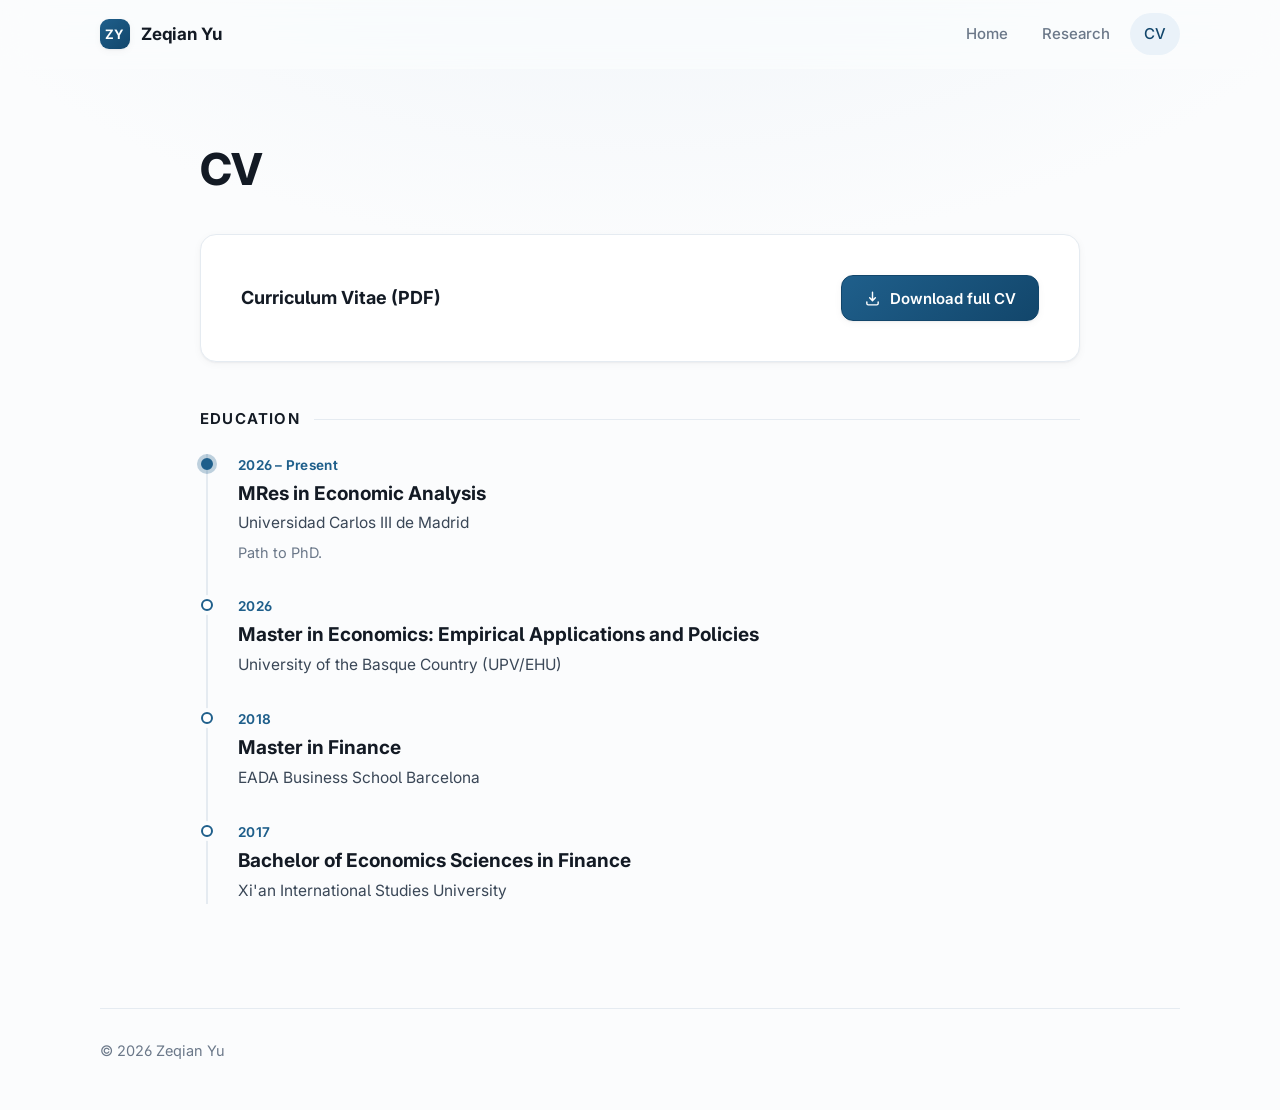
==== commit 0ed4bcce: "Start at UC3M: current programme, updated CV" ====
--- a/cv.html
+++ b/cv.html
@@ -46,7 +46,7 @@
 
         <div class="timeline">
           <div class="tl-item now">
-            <p class="tl-date">2026 &ndash; 2028 · Incoming</p>
+            <p class="tl-date">2026 &ndash; Present</p>
             <h3>MRes in Economic Analysis</h3>
             <p class="place">Universidad Carlos III de Madrid</p>
             <p class="note">Path to PhD.</p>
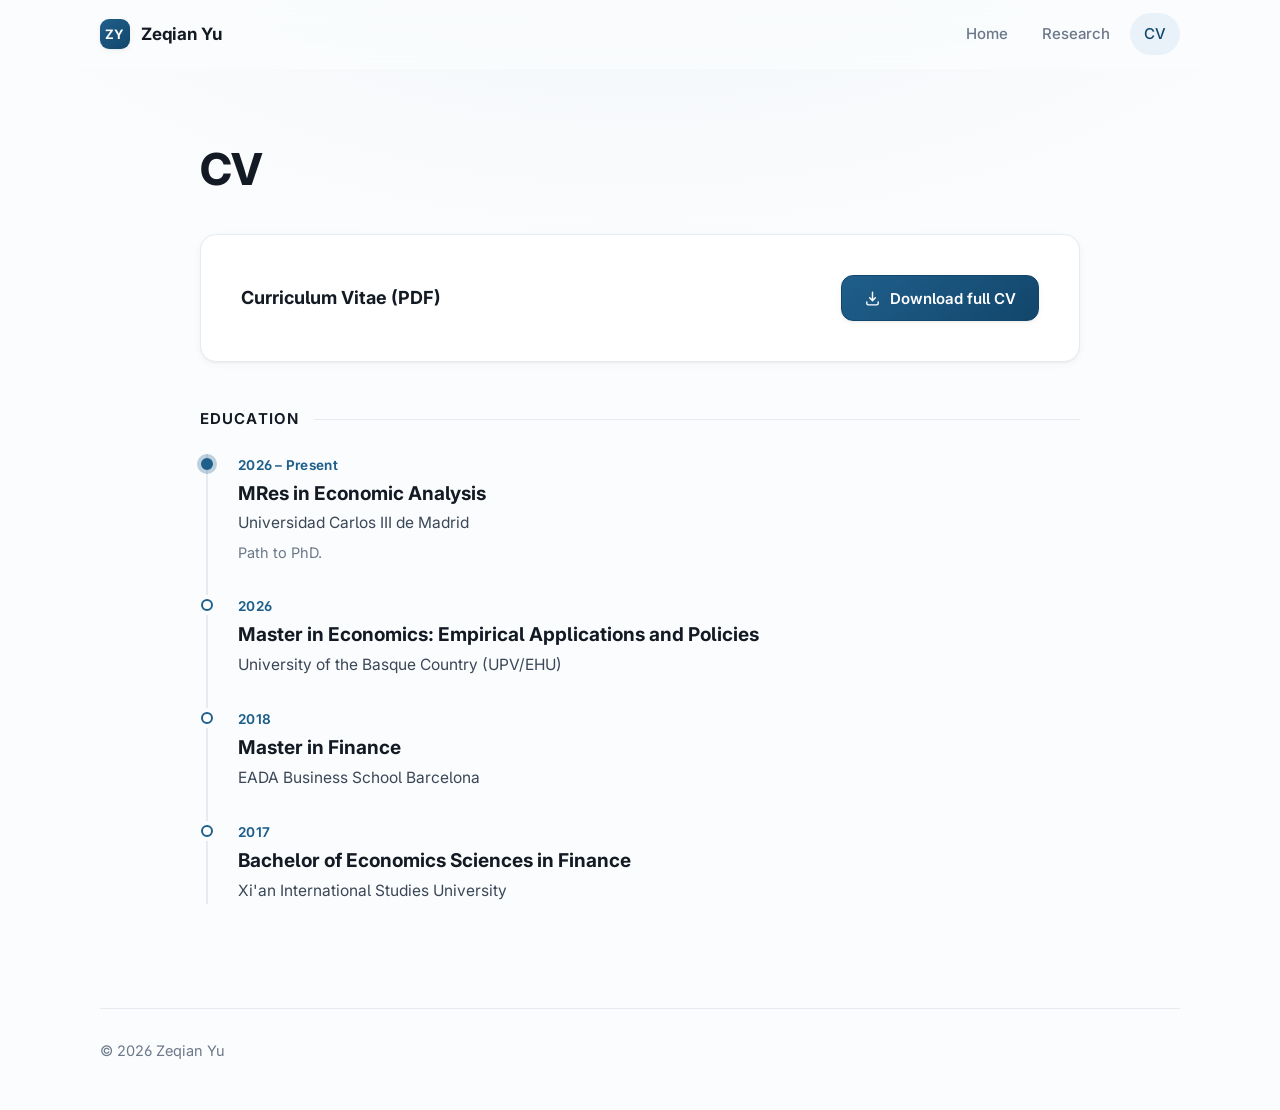
==== commit 436f9dc2: "Update CV for revise and resubmit" ====
--- a/cv.html
+++ b/cv.html
@@ -9,7 +9,7 @@
     <link rel="preconnect" href="https://fonts.googleapis.com">
     <link rel="preconnect" href="https://fonts.gstatic.com" crossorigin>
     <link href="https://fonts.googleapis.com/css2?family=Inter:wght@400;500;600;700;750;800&display=swap" rel="stylesheet">
-    <link rel="stylesheet" href="styles.css">
+    <link rel="stylesheet" href="styles.css?v=2">
   </head>
   <body>
     <header class="site-header" id="siteHeader">
@@ -35,7 +35,7 @@
         <div class="txt">
           <strong>Curriculum Vitae (PDF)</strong>
         </div>
-        <a class="btn btn-primary" href="files/Zeqian_Yu_CV.pdf" download>
+        <a class="btn btn-primary" href="files/Zeqian_Yu_CV.pdf?v=20261103" download>
           <svg viewBox="0 0 24 24" fill="none" stroke="currentColor" stroke-width="2" stroke-linecap="round" stroke-linejoin="round"><path d="M12 3v12m0 0 4-4m-4 4-4-4M4 17v2a2 2 0 0 0 2 2h12a2 2 0 0 0 2-2v-2"/></svg>
           Download full CV
         </a>
--- a/styles.css
+++ b/styles.css
@@ -582,6 +582,79 @@
   font-size: 14.5px;
 }
 
+/* Expandable abstract */
+.abstract-toggle {
+  margin: 14px 0 0;
+  display: inline-flex;
+  align-items: center;
+  gap: 7px;
+  padding: 7px 15px;
+  border: 1px solid var(--line-strong);
+  border-radius: 999px;
+  background: var(--surface);
+  color: var(--accent-strong);
+  font-family: inherit;
+  font-size: 13.5px;
+  font-weight: 600;
+  cursor: pointer;
+  transition: border-color 160ms var(--ease), background 160ms var(--ease),
+    box-shadow 160ms var(--ease);
+}
+
+.abstract-toggle:hover {
+  border-color: var(--accent-ring);
+  background: var(--accent-soft);
+}
+
+.abstract-toggle:focus-visible {
+  outline: none;
+  border-color: var(--accent);
+  box-shadow: 0 0 0 3px var(--accent-ring);
+}
+
+.abstract-toggle svg {
+  width: 14px;
+  height: 14px;
+  transition: transform 240ms var(--ease);
+}
+
+.abstract-toggle[aria-expanded="true"] svg {
+  transform: rotate(180deg);
+}
+
+.abstract-panel {
+  display: grid;
+  grid-template-rows: 0fr;
+  transition: grid-template-rows 280ms var(--ease);
+}
+
+.abstract-panel.open {
+  grid-template-rows: 1fr;
+}
+
+.abstract-inner {
+  overflow: hidden;
+}
+
+.abstract-panel p {
+  margin: 14px 0 0;
+  padding: 18px 20px;
+  border: 1px solid var(--line);
+  border-radius: var(--radius-sm);
+  background: var(--surface);
+  color: var(--body);
+  font-size: 15.5px;
+  line-height: 1.75;
+  text-align: justify;
+}
+
+@media (prefers-reduced-motion: reduce) {
+  .abstract-panel,
+  .abstract-toggle svg {
+    transition: none;
+  }
+}
+
 .tag-row {
   margin: 22px 0 0;
   display: flex;
